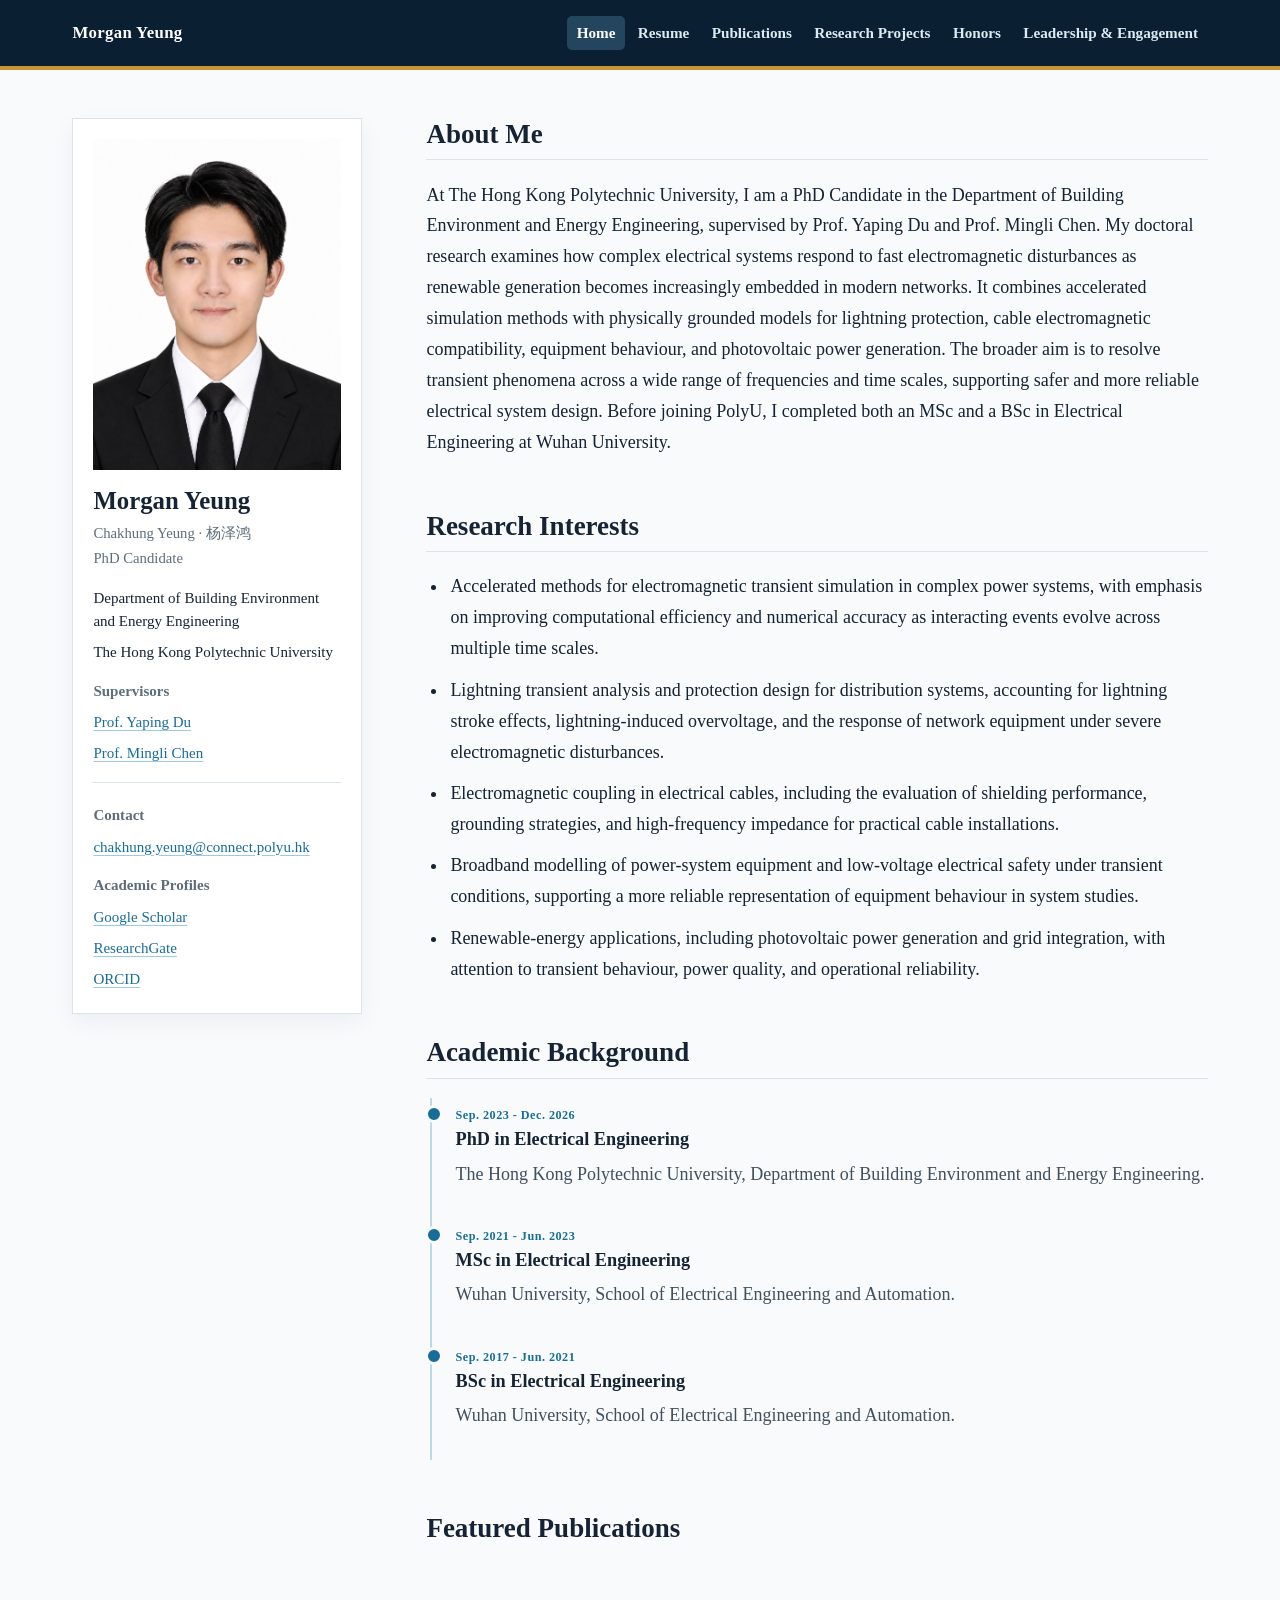
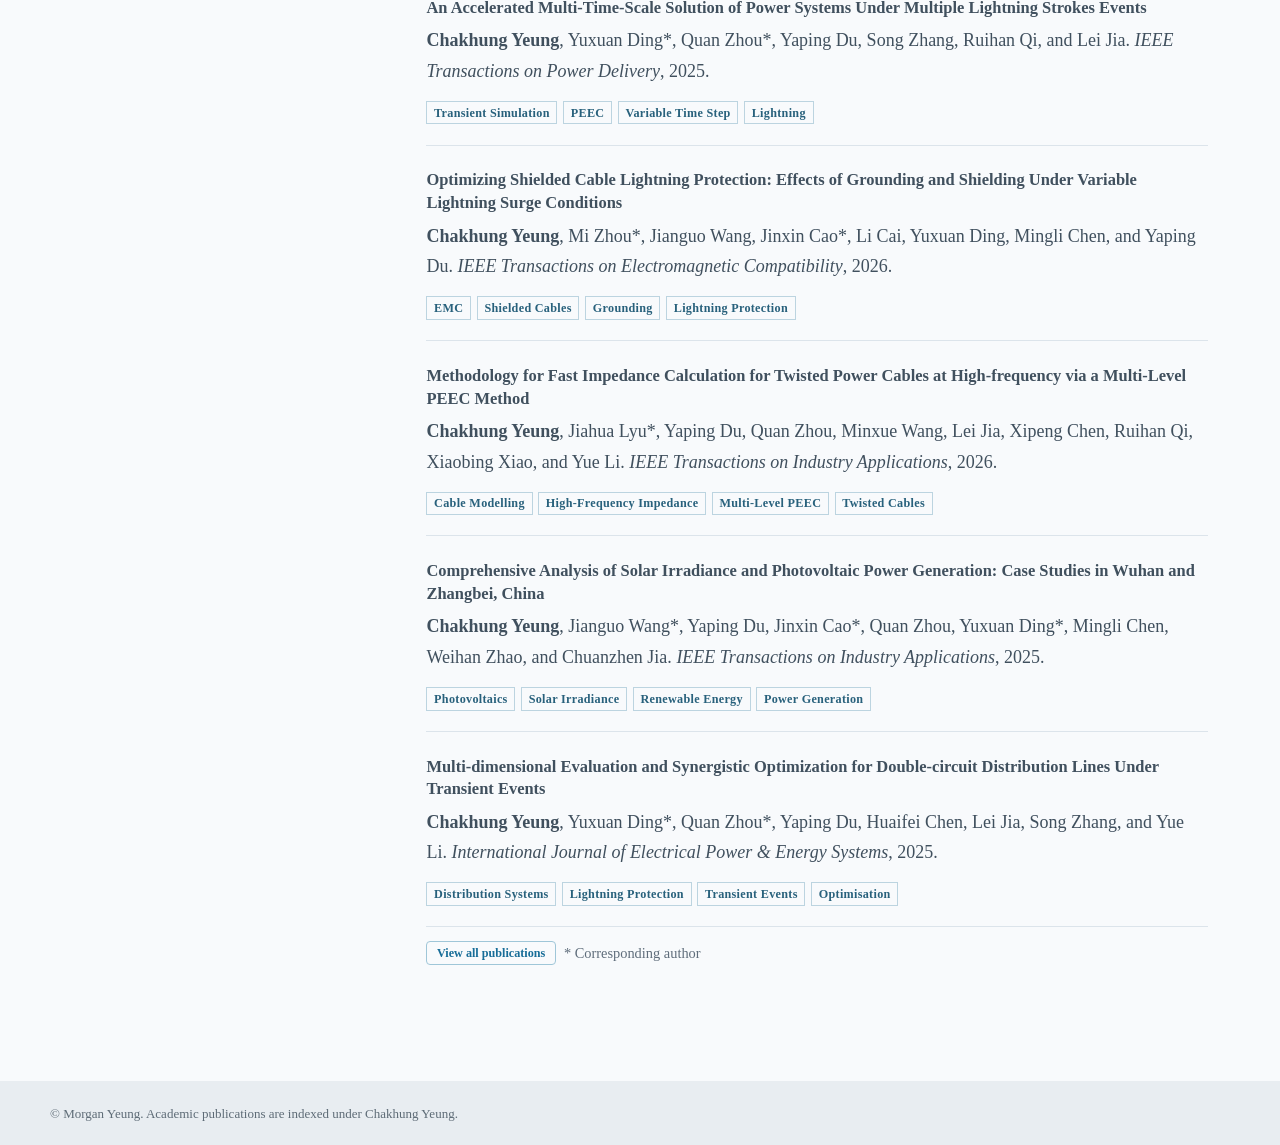
==== index.html @ 5b08907d "Initial academic website" ====
<!doctype html>
<html lang="en">
<head>
  <meta charset="utf-8">
  <meta name="viewport" content="width=device-width,initial-scale=1">
  <meta name="description" content="Academic homepage of Morgan Yeung, PhD Candidate at The Hong Kong Polytechnic University.">
  <title>Morgan Yeung | Academic Homepage</title>
  <link rel="icon" href="assets/favicon.svg">
  <link rel="stylesheet" href="styles.css?v=9">
</head>
<body>
  <header class="site-header">
    <div class="nav-wrap">
      <a class="brand" href="index.html">Morgan Yeung</a>
      <nav class="topnav" aria-label="Primary">
        <a aria-current="page" href="index.html">Home</a>
        <a href="assets/Resume_ChakhungYeung.pdf" download="Resume_ChakhungYeung.pdf">Resume</a>
        <a href="publications.html">Publications</a>
        <a href="projects.html">Research Projects</a>
        <a href="honors.html">Honors</a>
        <a href="leadership.html">Leadership &amp; Engagement</a>
      </nav>
    </div>
  </header>
  <main class="layout">
    <aside class="profile">
      <div class="profile-card">
        <img src="assets/morgan-yeung-profile.png" alt="Portrait of Morgan Yeung">
        <div>
          <h1>Morgan Yeung</h1>
          <p class="identity">Chakhung Yeung · 杨泽鸿<br>PhD Candidate</p>
          <ul class="profile-list">
            <li>Department of Building Environment and Energy Engineering</li>
            <li>The Hong Kong Polytechnic University</li>
            <li class="profile-label">Supervisors</li>
            <li><a href="https://www.polyu.edu.hk/beee/people/academic-staff/professor-du-yaping/">Prof. Yaping Du</a></li>
            <li><a href="https://www.polyu.edu.hk/beee/people/academic-staff/professor-chen-mingli/">Prof. Mingli Chen</a></li>
          </ul>
          <div class="profile-links">
            <p>Contact</p>
            <a href="mailto:chakhung.yeung@connect.polyu.hk">chakhung.yeung@connect.polyu.hk</a>
            <p>Academic Profiles</p>
            <a href="https://scholar.google.com/citations?user=vVsvUDcAAAAJ">Google Scholar</a>
            <a href="https://www.researchgate.net/profile/Chakhung-Yeung-2">ResearchGate</a>
            <a href="https://orcid.org/0000-0001-6638-5343">ORCID</a>
          </div>
        </div>
      </div>
    </aside>
    <article class="content">
      <h2 class="module-title">About Me</h2>
      <p class="home-copy">At The Hong Kong Polytechnic University, I am a PhD Candidate in the Department of Building Environment and Energy Engineering, supervised by Prof. Yaping Du and Prof. Mingli Chen. My doctoral research examines how complex electrical systems respond to fast electromagnetic disturbances as renewable generation becomes increasingly embedded in modern networks. It combines accelerated simulation methods with physically grounded models for lightning protection, cable electromagnetic compatibility, equipment behaviour, and photovoltaic power generation. The broader aim is to resolve transient phenomena across a wide range of frequencies and time scales, supporting safer and more reliable electrical system design. Before joining PolyU, I completed both an MSc and a BSc in Electrical Engineering at Wuhan University.</p>

      <section class="section">
        <h2 class="module-title">Research Interests</h2>
        <ul class="research-list">
          <li>Accelerated methods for electromagnetic transient simulation in complex power systems, with emphasis on improving computational efficiency and numerical accuracy as interacting events evolve across multiple time scales.</li>
          <li>Lightning transient analysis and protection design for distribution systems, accounting for lightning stroke effects, lightning-induced overvoltage, and the response of network equipment under severe electromagnetic disturbances.</li>
          <li>Electromagnetic coupling in electrical cables, including the evaluation of shielding performance, grounding strategies, and high-frequency impedance for practical cable installations.</li>
          <li>Broadband modelling of power-system equipment and low-voltage electrical safety under transient conditions, supporting a more reliable representation of equipment behaviour in system studies.</li>
          <li>Renewable-energy applications, including photovoltaic power generation and grid integration, with attention to transient behaviour, power quality, and operational reliability.</li>
        </ul>
      </section>

      <section class="section">
        <h2 class="module-title">Academic Background</h2>
        <div class="timeline">
          <div class="timeline-item"><span class="date">Sep. 2023 - Dec. 2026</span><h3>PhD in Electrical Engineering</h3><p>The Hong Kong Polytechnic University, Department of Building Environment and Energy Engineering.</p></div>
          <div class="timeline-item"><span class="date">Sep. 2021 - Jun. 2023</span><h3>MSc in Electrical Engineering</h3><p>Wuhan University, School of Electrical Engineering and Automation.</p></div>
          <div class="timeline-item"><span class="date">Sep. 2017 - Jun. 2021</span><h3>BSc in Electrical Engineering</h3><p>Wuhan University, School of Electrical Engineering and Automation.</p></div>
        </div>
      </section>

      <section class="section featured-publications">
        <h2 class="module-title">Featured Publications</h2>
        <div class="pub"><p class="pub-title">An Accelerated Multi-Time-Scale Solution of Power Systems Under Multiple Lightning Strokes Events</p><p><strong>Chakhung Yeung</strong>, Yuxuan Ding*, Quan Zhou*, Yaping Du, Song Zhang, Ruihan Qi, and Lei Jia. <span class="venue">IEEE Transactions on Power Delivery</span>, 2025.</p><span class="tag">Transient Simulation</span><span class="tag">PEEC</span><span class="tag">Variable Time Step</span><span class="tag">Lightning</span></div>
        <div class="pub"><p class="pub-title">Optimizing Shielded Cable Lightning Protection: Effects of Grounding and Shielding Under Variable Lightning Surge Conditions</p><p><strong>Chakhung Yeung</strong>, Mi Zhou*, Jianguo Wang, Jinxin Cao*, Li Cai, Yuxuan Ding, Mingli Chen, and Yaping Du. <span class="venue">IEEE Transactions on Electromagnetic Compatibility</span>, 2026.</p><span class="tag">EMC</span><span class="tag">Shielded Cables</span><span class="tag">Grounding</span><span class="tag">Lightning Protection</span></div>
        <div class="pub"><p class="pub-title">Methodology for Fast Impedance Calculation for Twisted Power Cables at High-frequency via a Multi-Level PEEC Method</p><p><strong>Chakhung Yeung</strong>, Jiahua Lyu*, Yaping Du, Quan Zhou, Minxue Wang, Lei Jia, Xipeng Chen, Ruihan Qi, Xiaobing Xiao, and Yue Li. <span class="venue">IEEE Transactions on Industry Applications</span>, 2026.</p><span class="tag">Cable Modelling</span><span class="tag">High-Frequency Impedance</span><span class="tag">Multi-Level PEEC</span><span class="tag">Twisted Cables</span></div>
        <div class="pub"><p class="pub-title">Comprehensive Analysis of Solar Irradiance and Photovoltaic Power Generation: Case Studies in Wuhan and Zhangbei, China</p><p><strong>Chakhung Yeung</strong>, Jianguo Wang*, Yaping Du, Jinxin Cao*, Quan Zhou, Yuxuan Ding*, Mingli Chen, Weihan Zhao, and Chuanzhen Jia. <span class="venue">IEEE Transactions on Industry Applications</span>, 2025.</p><span class="tag">Photovoltaics</span><span class="tag">Solar Irradiance</span><span class="tag">Renewable Energy</span><span class="tag">Power Generation</span></div>
        <div class="pub"><p class="pub-title">Multi-dimensional Evaluation and Synergistic Optimization for Double-circuit Distribution Lines Under Transient Events</p><p><strong>Chakhung Yeung</strong>, Yuxuan Ding*, Quan Zhou*, Yaping Du, Huaifei Chen, Lei Jia, Song Zhang, and Yue Li. <span class="venue">International Journal of Electrical Power &amp; Energy Systems</span>, 2025.</p><span class="tag">Distribution Systems</span><span class="tag">Lightning Protection</span><span class="tag">Transient Events</span><span class="tag">Optimisation</span></div>
        <p class="button-row"><a class="button" href="publications.html">View all publications</a><span class="author-note">* Corresponding author</span></p>
      </section>
    </article>
  </main>
  <footer class="site-footer"><div>© Morgan Yeung. Academic publications are indexed under Chakhung Yeung.</div></footer>
</body>
</html>
---- styles.css ----
:root{--ink:#152334;--muted:#5f6d7b;--paper:#f8fafc;--line:#dce4eb;--navy:#0b1f33;--blue:#176d98;--pale:#eaf4f8;--gold:#c99335;--max:1180px}*{box-sizing:border-box}html{scroll-behavior:smooth}body{margin:0;background:var(--paper);color:var(--ink);font:16px/1.7 Georgia,"Times New Roman",serif}a{color:var(--blue);text-decoration-color:#9ccce1;text-underline-offset:3px}a:hover{color:#0b4b6d}.site-header{background:var(--navy);color:#fff;border-bottom:4px solid var(--gold)}.nav-wrap{max-width:var(--max);margin:auto;padding:1rem 1.4rem;display:flex;justify-content:space-between;gap:1.5rem;align-items:center}.brand{font-family:Arial,sans-serif;font-weight:700;font-size:1.05rem;color:#fff;text-decoration:none;letter-spacing:.02em}.topnav{display:flex;flex-wrap:wrap;gap:.2rem}.topnav a{font:600 .83rem/1.3 Arial,sans-serif;color:#dceaf2;text-decoration:none;padding:.45rem .6rem;border-radius:5px}.topnav a:hover,.topnav a[aria-current=page]{color:#fff;background:#23465e}.layout{max-width:var(--max);margin:0 auto;padding:3rem 1.4rem 4rem;display:grid;grid-template-columns:290px minmax(0,1fr);gap:4rem}.profile{align-self:start}.profile-card{background:#fff;border:1px solid var(--line);padding:1.25rem;box-shadow:0 8px 22px rgb(21 35 52/.05)}.profile img{width:100%;aspect-ratio:1/1.05;object-fit:cover;display:block;margin-bottom:1.1rem}.profile h1{font-size:1.65rem;line-height:1.15;margin:0 0 .3rem}.identity{color:var(--muted);font-size:.92rem;margin:.2rem 0 1rem}.profile-list{font:14px/1.55 Arial,sans-serif;margin:0;padding:0;list-style:none}.profile-list li{margin:.48rem 0}.profile-list a{word-break:break-word}.content{min-width:0}.eyebrow{font:700 .72rem/1 Arial,sans-serif;letter-spacing:.13em;text-transform:uppercase;color:var(--blue);margin:0 0 .8rem}.lead{font-size:1.22rem;line-height:1.72;margin:0 0 2rem;max-width:780px}.page-title{font-size:2.55rem;line-height:1.15;margin:0 0 .7rem}.section{margin:3.25rem 0}.section h2{font-size:1.55rem;line-height:1.2;margin:0 0 1.2rem;padding-bottom:.55rem;border-bottom:1px solid var(--line)}.section h3{font-size:1.15rem;line-height:1.3;margin:0 0 .4rem}.interest-grid{display:grid;grid-template-columns:repeat(3,minmax(0,1fr));gap:1rem}.interest{background:#fff;border-top:3px solid var(--blue);padding:1.2rem 1.15rem}.interest p,.pub p,.timeline p{margin:.35rem 0;color:#40505e}.timeline{border-left:2px solid #bdd8e6;margin-left:.25rem;padding-left:1.45rem}.timeline-item{position:relative;padding:0 0 1.5rem}.timeline-item:before{content:"";position:absolute;left:-1.93rem;top:.45rem;width:.78rem;height:.78rem;border-radius:50%;background:var(--blue);border:3px solid var(--paper)}.date{font:700 .78rem/1 Arial,sans-serif;color:var(--blue);letter-spacing:.04em;text-transform:uppercase}.pub{padding:1.15rem 0;border-bottom:1px solid var(--line)}.pub:first-of-type{border-top:1px solid var(--line)}.pub-title{font-weight:700;font-size:1.03rem;line-height:1.38;margin:0}.venue{font-style:italic}.tag{display:inline-block;font:700 .68rem/1 Arial,sans-serif;letter-spacing:.05em;text-transform:uppercase;border:1px solid #bcd4e0;color:#28617c;padding:.3rem .42rem;margin:.55rem .35rem 0 0}.button-row{margin-top:.85rem;display:flex;flex-wrap:wrap;gap:.5rem}.button{display:inline-block;border:1px solid #9fc6d8;border-radius:4px;padding:.32rem .6rem;font:700 .73rem/1 Arial,sans-serif;text-decoration:none}.button:hover{background:var(--pale)}.project{background:#fff;border:1px solid var(--line);padding:1.4rem 1.5rem;margin:1rem 0}.project-meta{font:700 .76rem/1.4 Arial,sans-serif;text-transform:uppercase;letter-spacing:.045em;color:var(--blue);margin:.2rem 0 .75rem}.split{display:grid;grid-template-columns:repeat(2,minmax(0,1fr));gap:1rem}.award{padding:1rem 0;border-bottom:1px solid var(--line)}.award strong{display:block}.engagement{display:grid;grid-template-columns:1.15fr .85fr;gap:1.4rem;padding:1.5rem 0;border-bottom:1px solid var(--line)}.engagement img{width:100%;height:215px;object-fit:cover}.engagement figure{margin:0}.engagement figcaption{font:12px/1.45 Arial,sans-serif;color:var(--muted);margin-top:.4rem}.note{background:var(--pale);border-left:4px solid var(--blue);padding:1rem 1.2rem;color:#314653}.site-footer{background:#e8edf1;color:#5d6b76;font:13px/1.5 Arial,sans-serif;padding:1.4rem}.site-footer div{max-width:var(--max);margin:auto}@media(max-width:820px){.layout{grid-template-columns:1fr;gap:2rem;padding-top:2rem}.profile{max-width:none}.profile-card{display:grid;grid-template-columns:120px 1fr;gap:1rem}.profile img{grid-row:span 2;margin:0}.interest-grid,.split{grid-template-columns:1fr}.engagement{grid-template-columns:1fr}.nav-wrap{align-items:flex-start;flex-direction:column;gap:.7rem}}@media(max-width:520px){.layout{padding:1.5rem 1rem 3rem}.nav-wrap{padding:1rem}.topnav{gap:.1rem}.topnav a{padding:.35rem .42rem;font-size:.76rem}.profile-card{grid-template-columns:95px 1fr;padding:1rem}.profile h1{font-size:1.3rem}.page-title{font-size:2.05rem}.lead{font-size:1.08rem}}
body,.brand,.topnav a,.profile-list,.eyebrow,.date,.tag,.button,.project-meta,.engagement figcaption,.site-footer{font-family:"Times New Roman","SimSun","Songti SC",serif}.profile img{aspect-ratio:auto;height:auto;object-fit:contain;object-position:top center;background:#edf2f5}.profile-label{font-weight:700;color:var(--muted);margin-top:1rem!important}.profile-links{border-top:1px solid var(--line);margin-top:1rem;padding-top:.8rem;display:grid;gap:.35rem;font-size:.9rem}.profile-links p{font-weight:700;color:var(--muted);margin:.45rem 0 .05rem}.profile-links a{display:block}
.research-list{margin:.8rem 0 0;padding-left:1.35rem}.research-list li{margin:.65rem 0;padding-left:.15rem}
body{font-size:18px}.profile h1{font-size:1.55rem}.page-title{font-size:1.5rem}.section h2{font-size:1.5rem}.section h3{font-size:1.14rem}.lead{font-size:1rem;line-height:1.72}.topnav a{font-size:.95rem}.profile-list,.profile-links{font-size:.94rem}.eyebrow{font-size:.78rem}.date,.tag,.button,.project-meta{font-size:.76rem}
*,*::before,*::after{font-family:"Times New Roman","SimSun",serif!important}
.page-title,.section h2{font-size:1.5rem}

/* Home-page section headings deliberately share one typographic scale. */
.module-title{
  font-size:1.5rem !important;
  line-height:1.2 !important;
  font-weight:700 !important;
  margin:0 0 1.2rem !important;
  padding-bottom:.55rem !important;
  border-bottom:1px solid var(--line) !important;
}

.tag{
  text-transform:none !important;
  letter-spacing:.025em !important;
}

.author-note{margin:1rem 0 0;color:var(--muted);font-size:.9rem}

/* Keep the Home introduction and research list typographically identical. */
.home-copy,.research-list,.research-list li{
  font-family:"Times New Roman","SimSun",serif !important;
  font-size:18px !important;
  font-weight:400 !important;
  font-style:normal !important;
  line-height:1.72 !important;
}

h2.module-title{
  font-family:"Times New Roman","SimSun",serif !important;
  font-size:27px !important;
}

.date{text-transform:none !important}
.featured-publications .module-title{border-bottom:0 !important}
.featured-publications .pub:first-of-type{border-top:0 !important}
.button-row .author-note{margin:0;align-self:center}

.latest-update{margin:.45rem 0 2.35rem;color:var(--muted);font-size:.95rem}
.publication-category{margin:2.4rem 0 .2rem;font-size:1.18rem!important;line-height:1.3!important;color:var(--ink)}
.publication-category:first-of-type{margin-top:.35rem}
.author-list{font-size:.98rem;line-height:1.65}
.author-self{font-weight:700;text-decoration:underline;text-decoration-thickness:1px;text-underline-offset:2px}
.engagement-logo{object-fit:contain!important;background:#fff}
.engagement.single-column{grid-template-columns:1fr}
.journal-topics{display:grid;gap:1.75rem;margin-top:1rem}
.journal-topic{padding:1.25rem 1.2rem .15rem;border:1px solid var(--line);border-left:4px solid var(--link);background:rgba(255,255,255,.32)}
.journal-topic .publication-category{margin:0 0 .4rem;padding:0 0 .75rem;border-bottom:1px solid var(--line);font-size:1.18rem!important;line-height:1.35!important}
.topic-index{display:inline-block;margin-right:.45rem;color:var(--link);font-size:.9em}
.conference-list{margin-top:1rem}
.publications-page .pub{padding:.85rem 0 1.2rem;border:0}
.publications-page .pub:first-of-type{border-top:0}
.journal-topic{border:0;border-left:3px solid var(--link);background:#f1f6f9;padding:1.1rem 1.2rem .15rem}
.journal-topic .publication-category{padding-bottom:.2rem;border-bottom:0}
.conference-list{display:grid;gap:.15rem}
.award-index{display:inline-block;min-width:2.3rem;color:var(--blue)}
.thesis-list{display:grid;gap:.85rem;margin:.2rem 0 0;padding-left:1.4rem}
.thesis-list li{padding-left:.15rem}
.thesis-list .thesis{padding:1.05rem 1.2rem;background:#f1f6f9;border-left:3px solid var(--link)}
.thesis-list p{margin:0;line-height:1.55}
.thesis-title{font-size:1.03rem}
.thesis-year{display:inline-block;margin-right:.45rem;padding:.12rem .38rem;background:var(--blue);color:#fff;font-size:.82rem;font-weight:700;line-height:1.15}
.corresponding-mark{color:var(--blue);font-size:.82em;font-weight:700;margin-left:.08rem}
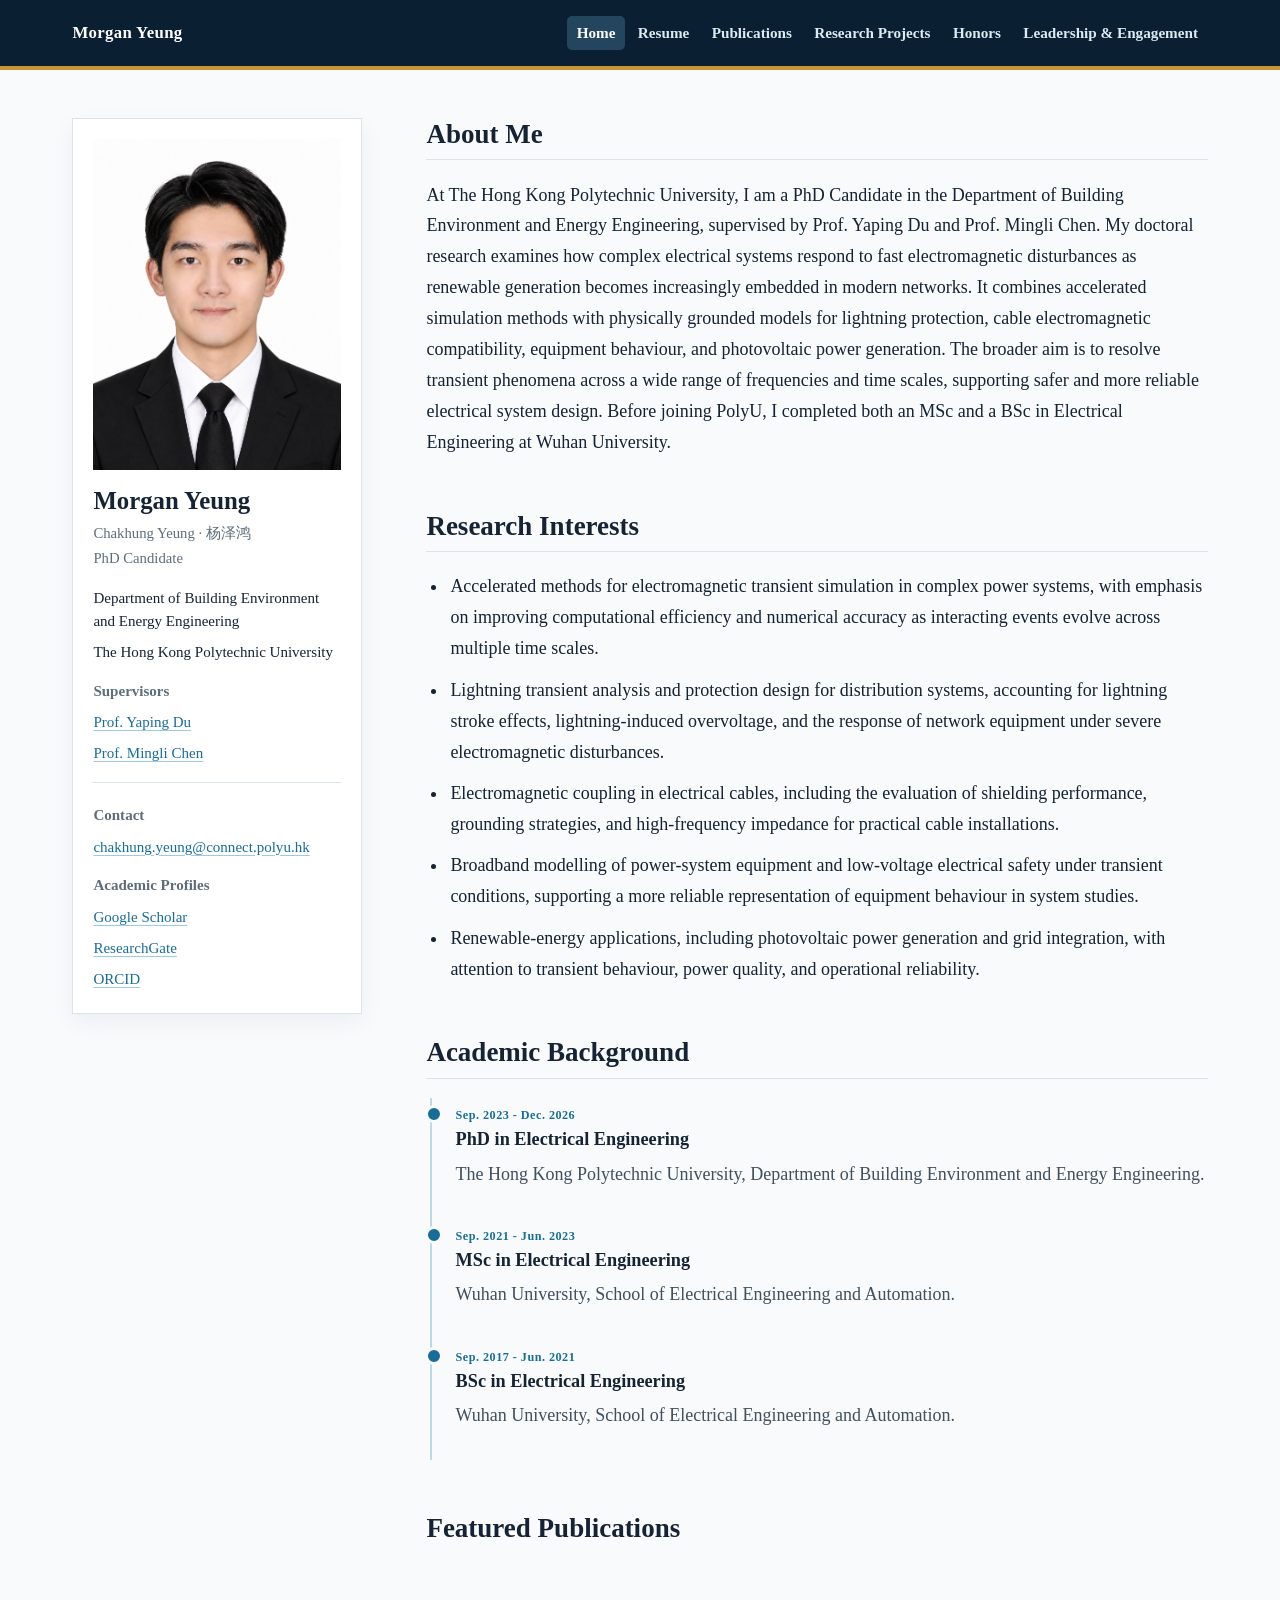
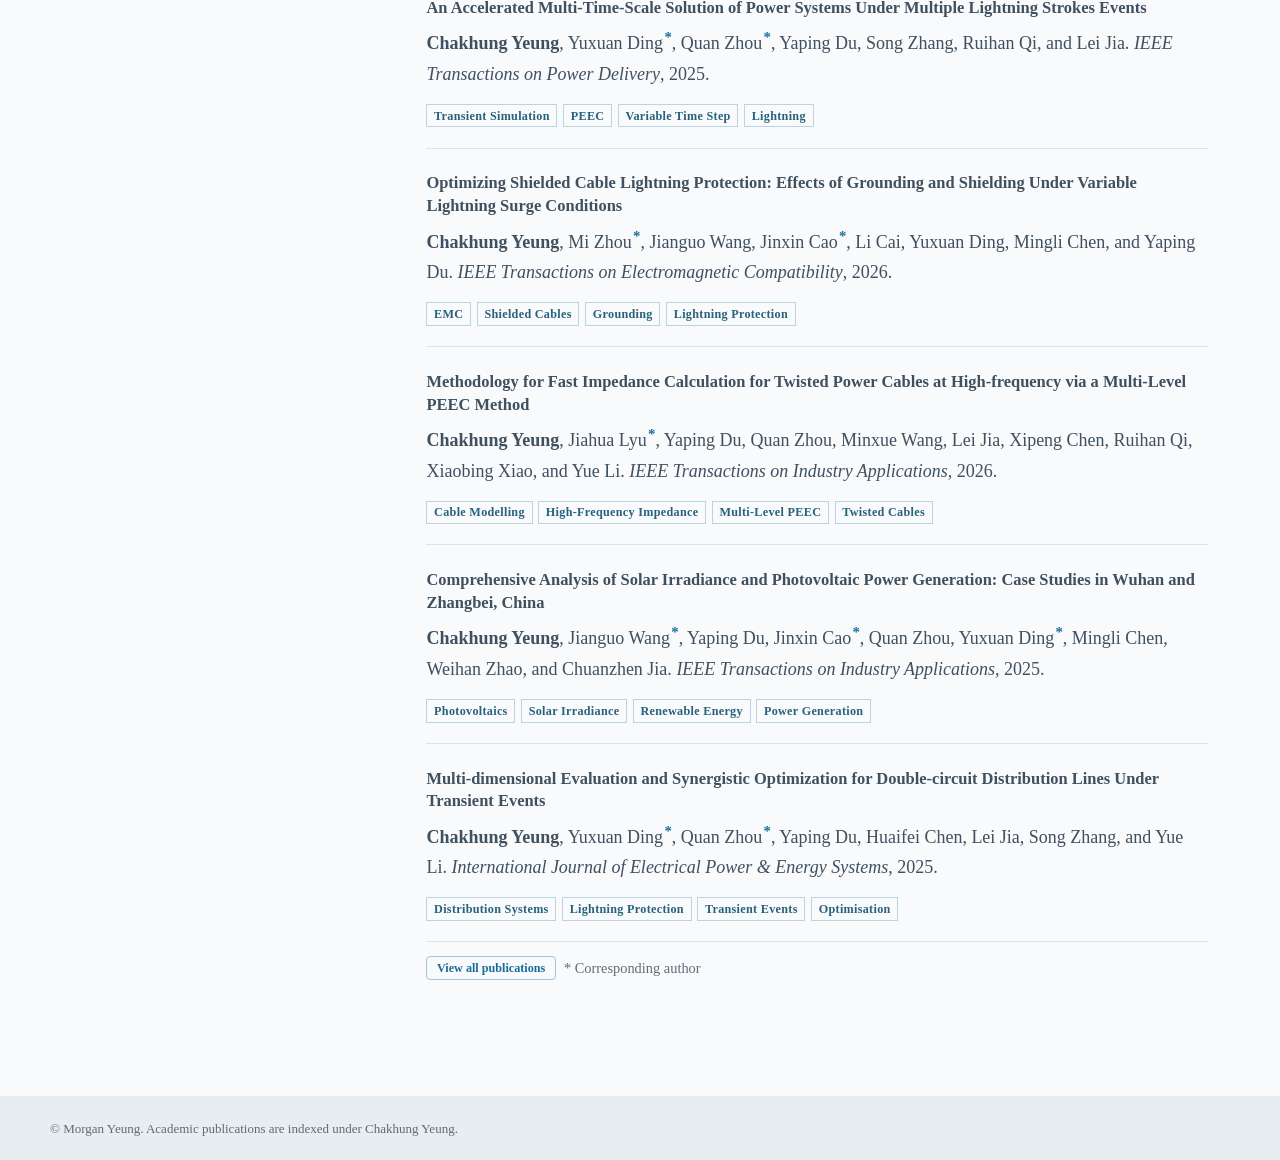
==== commit d43fa0e8: "Add verified publication links and site metadata" ====
--- a/index.html
+++ b/index.html
@@ -4,9 +4,27 @@
   <meta charset="utf-8">
   <meta name="viewport" content="width=device-width,initial-scale=1">
   <meta name="description" content="Academic homepage of Morgan Yeung, PhD Candidate at The Hong Kong Polytechnic University.">
-  <title>Morgan Yeung | Academic Homepage</title>
+  <title>Morgan Yeung</title>
+  <link rel="canonical" href="https://morgansimon.github.io/">
+  <meta property="og:type" content="website">
+  <meta property="og:title" content="Morgan Yeung">
+  <meta property="og:description" content="Academic website of Morgan Yeung, PhD Candidate at The Hong Kong Polytechnic University.">
+  <meta property="og:url" content="https://morgansimon.github.io/">
   <link rel="icon" href="assets/favicon.svg">
-  <link rel="stylesheet" href="styles.css?v=9">
+  <link rel="stylesheet" href="styles.css?v=20">
+  <script type="application/ld+json">
+  {
+    "@context": "https://schema.org",
+    "@type": "Person",
+    "name": "Morgan Yeung",
+    "alternateName": ["Chakhung Yeung", "杨泽鸿"],
+    "url": "https://morgansimon.github.io/",
+    "jobTitle": "PhD Candidate",
+    "affiliation": {"@type": "Organization", "name": "The Hong Kong Polytechnic University"},
+    "email": "mailto:chakhung.yeung@connect.polyu.hk",
+    "sameAs": ["https://scholar.google.com/citations?user=vVsvUDcAAAAJ", "https://www.researchgate.net/profile/Chakhung-Yeung-2", "https://orcid.org/0000-0001-6638-5343"]
+  }
+  </script>
 </head>
 <body>
   <header class="site-header">
@@ -73,11 +91,11 @@
 
       <section class="section featured-publications">
         <h2 class="module-title">Featured Publications</h2>
-        <div class="pub"><p class="pub-title">An Accelerated Multi-Time-Scale Solution of Power Systems Under Multiple Lightning Strokes Events</p><p><strong>Chakhung Yeung</strong>, Yuxuan Ding*, Quan Zhou*, Yaping Du, Song Zhang, Ruihan Qi, and Lei Jia. <span class="venue">IEEE Transactions on Power Delivery</span>, 2025.</p><span class="tag">Transient Simulation</span><span class="tag">PEEC</span><span class="tag">Variable Time Step</span><span class="tag">Lightning</span></div>
-        <div class="pub"><p class="pub-title">Optimizing Shielded Cable Lightning Protection: Effects of Grounding and Shielding Under Variable Lightning Surge Conditions</p><p><strong>Chakhung Yeung</strong>, Mi Zhou*, Jianguo Wang, Jinxin Cao*, Li Cai, Yuxuan Ding, Mingli Chen, and Yaping Du. <span class="venue">IEEE Transactions on Electromagnetic Compatibility</span>, 2026.</p><span class="tag">EMC</span><span class="tag">Shielded Cables</span><span class="tag">Grounding</span><span class="tag">Lightning Protection</span></div>
-        <div class="pub"><p class="pub-title">Methodology for Fast Impedance Calculation for Twisted Power Cables at High-frequency via a Multi-Level PEEC Method</p><p><strong>Chakhung Yeung</strong>, Jiahua Lyu*, Yaping Du, Quan Zhou, Minxue Wang, Lei Jia, Xipeng Chen, Ruihan Qi, Xiaobing Xiao, and Yue Li. <span class="venue">IEEE Transactions on Industry Applications</span>, 2026.</p><span class="tag">Cable Modelling</span><span class="tag">High-Frequency Impedance</span><span class="tag">Multi-Level PEEC</span><span class="tag">Twisted Cables</span></div>
-        <div class="pub"><p class="pub-title">Comprehensive Analysis of Solar Irradiance and Photovoltaic Power Generation: Case Studies in Wuhan and Zhangbei, China</p><p><strong>Chakhung Yeung</strong>, Jianguo Wang*, Yaping Du, Jinxin Cao*, Quan Zhou, Yuxuan Ding*, Mingli Chen, Weihan Zhao, and Chuanzhen Jia. <span class="venue">IEEE Transactions on Industry Applications</span>, 2025.</p><span class="tag">Photovoltaics</span><span class="tag">Solar Irradiance</span><span class="tag">Renewable Energy</span><span class="tag">Power Generation</span></div>
-        <div class="pub"><p class="pub-title">Multi-dimensional Evaluation and Synergistic Optimization for Double-circuit Distribution Lines Under Transient Events</p><p><strong>Chakhung Yeung</strong>, Yuxuan Ding*, Quan Zhou*, Yaping Du, Huaifei Chen, Lei Jia, Song Zhang, and Yue Li. <span class="venue">International Journal of Electrical Power &amp; Energy Systems</span>, 2025.</p><span class="tag">Distribution Systems</span><span class="tag">Lightning Protection</span><span class="tag">Transient Events</span><span class="tag">Optimisation</span></div>
+        <div class="pub"><p class="pub-title">An Accelerated Multi-Time-Scale Solution of Power Systems Under Multiple Lightning Strokes Events</p><p><strong>Chakhung Yeung</strong>, Yuxuan Ding<sup class="corresponding-mark">*</sup>, Quan Zhou<sup class="corresponding-mark">*</sup>, Yaping Du, Song Zhang, Ruihan Qi, and Lei Jia. <span class="venue">IEEE Transactions on Power Delivery</span>, 2025.</p><span class="tag">Transient Simulation</span><span class="tag">PEEC</span><span class="tag">Variable Time Step</span><span class="tag">Lightning</span></div>
+        <div class="pub"><p class="pub-title">Optimizing Shielded Cable Lightning Protection: Effects of Grounding and Shielding Under Variable Lightning Surge Conditions</p><p><strong>Chakhung Yeung</strong>, Mi Zhou<sup class="corresponding-mark">*</sup>, Jianguo Wang, Jinxin Cao<sup class="corresponding-mark">*</sup>, Li Cai, Yuxuan Ding, Mingli Chen, and Yaping Du. <span class="venue">IEEE Transactions on Electromagnetic Compatibility</span>, 2026.</p><span class="tag">EMC</span><span class="tag">Shielded Cables</span><span class="tag">Grounding</span><span class="tag">Lightning Protection</span></div>
+        <div class="pub"><p class="pub-title">Methodology for Fast Impedance Calculation for Twisted Power Cables at High-frequency via a Multi-Level PEEC Method</p><p><strong>Chakhung Yeung</strong>, Jiahua Lyu<sup class="corresponding-mark">*</sup>, Yaping Du, Quan Zhou, Minxue Wang, Lei Jia, Xipeng Chen, Ruihan Qi, Xiaobing Xiao, and Yue Li. <span class="venue">IEEE Transactions on Industry Applications</span>, 2026.</p><span class="tag">Cable Modelling</span><span class="tag">High-Frequency Impedance</span><span class="tag">Multi-Level PEEC</span><span class="tag">Twisted Cables</span></div>
+        <div class="pub"><p class="pub-title">Comprehensive Analysis of Solar Irradiance and Photovoltaic Power Generation: Case Studies in Wuhan and Zhangbei, China</p><p><strong>Chakhung Yeung</strong>, Jianguo Wang<sup class="corresponding-mark">*</sup>, Yaping Du, Jinxin Cao<sup class="corresponding-mark">*</sup>, Quan Zhou, Yuxuan Ding<sup class="corresponding-mark">*</sup>, Mingli Chen, Weihan Zhao, and Chuanzhen Jia. <span class="venue">IEEE Transactions on Industry Applications</span>, 2025.</p><span class="tag">Photovoltaics</span><span class="tag">Solar Irradiance</span><span class="tag">Renewable Energy</span><span class="tag">Power Generation</span></div>
+        <div class="pub"><p class="pub-title">Multi-dimensional Evaluation and Synergistic Optimization for Double-circuit Distribution Lines Under Transient Events</p><p><strong>Chakhung Yeung</strong>, Yuxuan Ding<sup class="corresponding-mark">*</sup>, Quan Zhou<sup class="corresponding-mark">*</sup>, Yaping Du, Huaifei Chen, Lei Jia, Song Zhang, and Yue Li. <span class="venue">International Journal of Electrical Power &amp; Energy Systems</span>, 2025.</p><span class="tag">Distribution Systems</span><span class="tag">Lightning Protection</span><span class="tag">Transient Events</span><span class="tag">Optimisation</span></div>
         <p class="button-row"><a class="button" href="publications.html">View all publications</a><span class="author-note">* Corresponding author</span></p>
       </section>
     </article>
--- a/styles.css
+++ b/styles.css
@@ -66,3 +66,6 @@
 .thesis-title{font-size:1.03rem}
 .thesis-year{display:inline-block;margin-right:.45rem;padding:.12rem .38rem;background:var(--blue);color:#fff;font-size:.82rem;font-weight:700;line-height:1.15}
 .corresponding-mark{color:var(--blue);font-size:.82em;font-weight:700;margin-left:.08rem}
+:root{--link:var(--blue)}
+a:focus-visible{outline:3px solid var(--gold);outline-offset:3px}
+.publication-actions{display:flex;align-items:center;flex-wrap:wrap;gap:.45rem;margin:.55rem 0 0;font-size:.84rem;line-height:1.4}.publication-status{display:inline-block;padding:.16rem .42rem;background:var(--pale);border:1px solid #bcd4e0;color:#28617c;font-weight:700}.publication-actions a{font-weight:700}
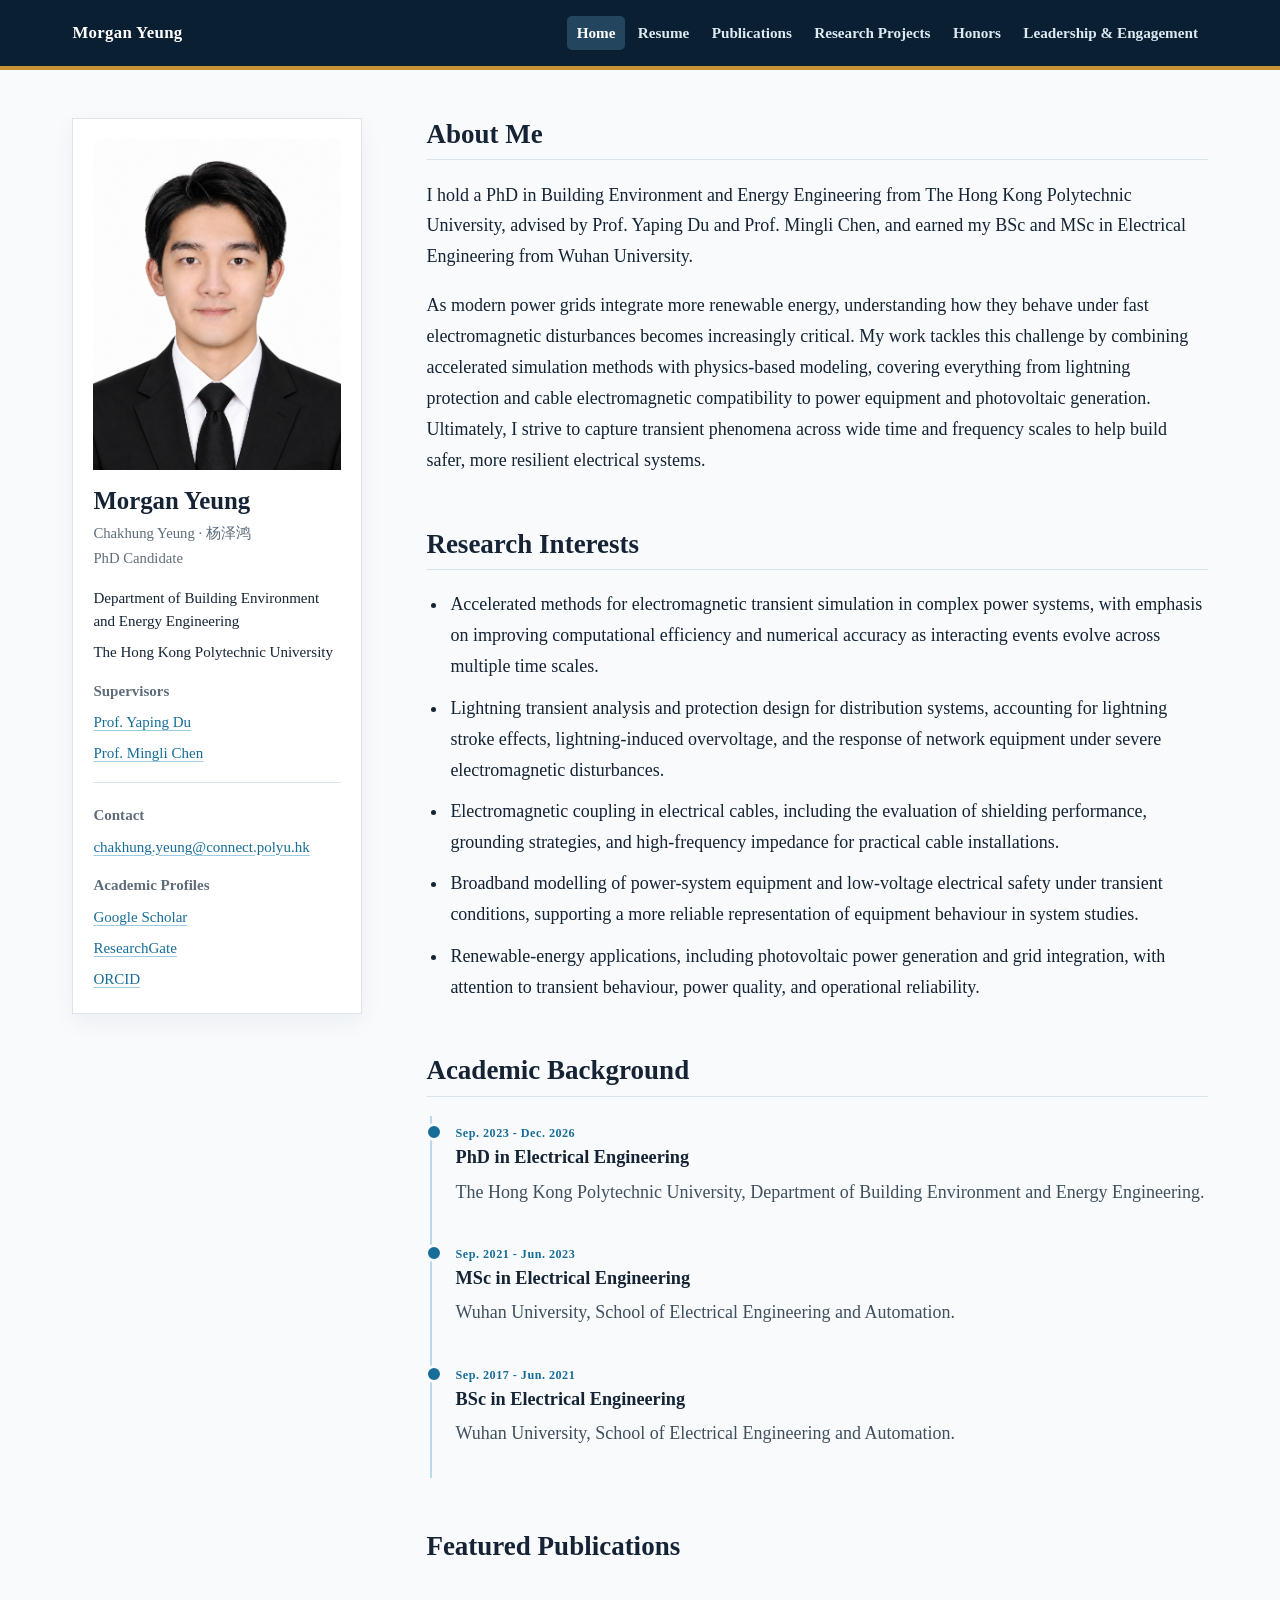
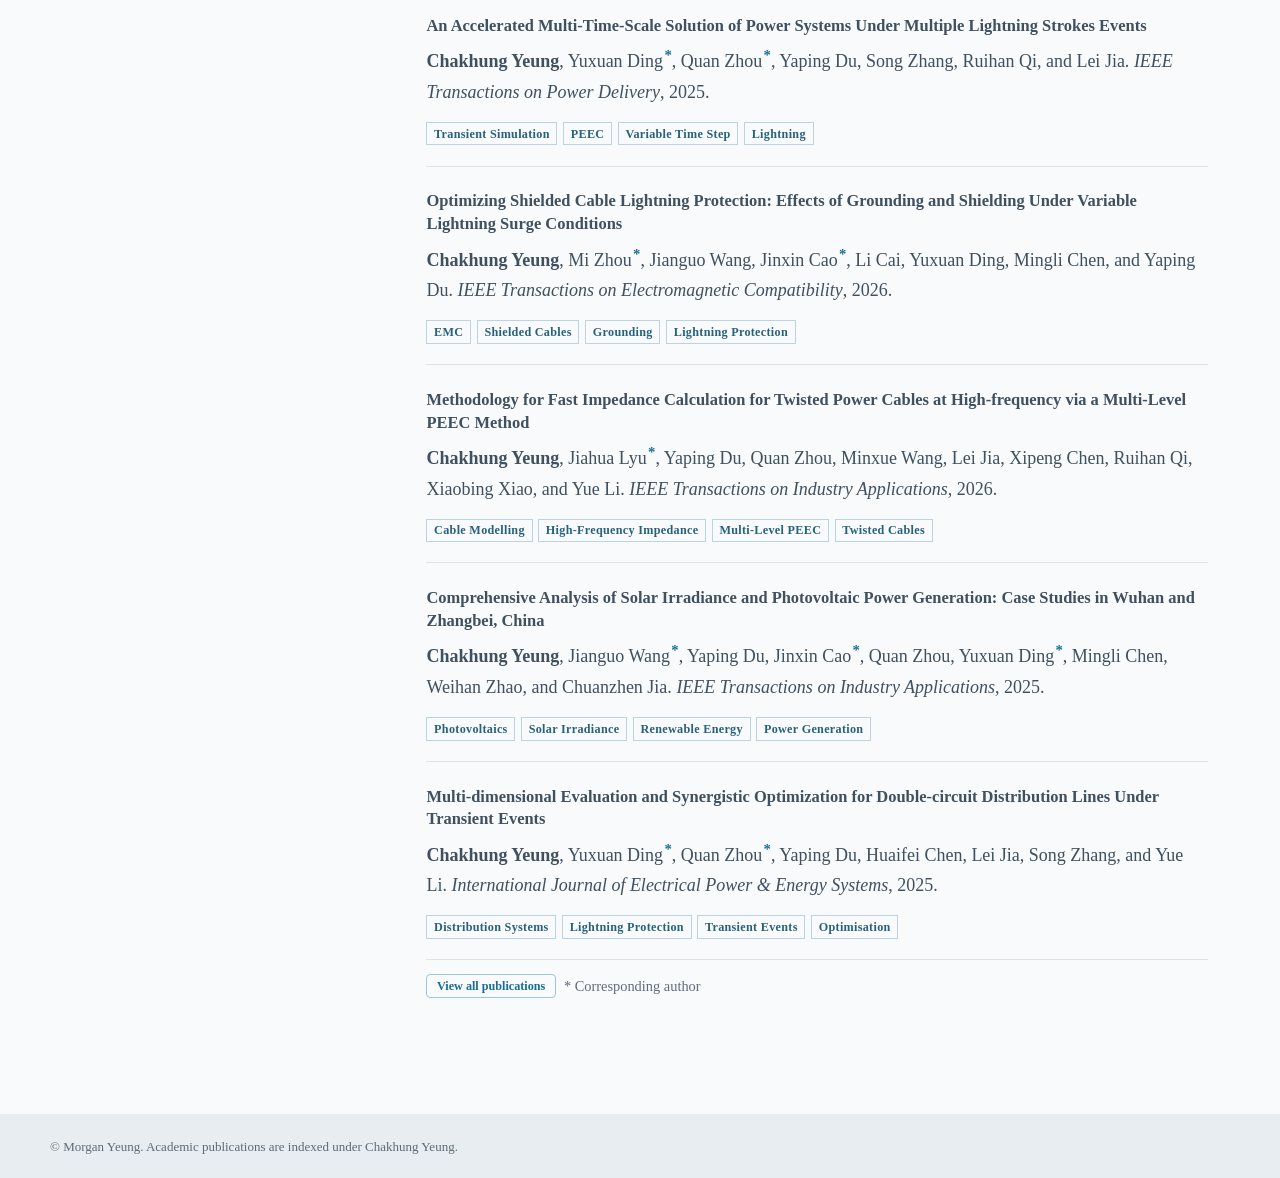
==== commit c6ba35b1: "Update About Me introduction" ====
--- a/index.html
+++ b/index.html
@@ -32,7 +32,7 @@
       <a class="brand" href="index.html">Morgan Yeung</a>
       <nav class="topnav" aria-label="Primary">
         <a aria-current="page" href="index.html">Home</a>
-        <a href="assets/Resume_ChakhungYeung.pdf" download="Resume_ChakhungYeung.pdf">Resume</a>
+        <a href="assets/Resume_ChakhungYeung_20260928updated.pdf" download="Resume_ChakhungYeung_20260928updated.pdf">Resume</a>
         <a href="publications.html">Publications</a>
         <a href="projects.html">Research Projects</a>
         <a href="honors.html">Honors</a>
@@ -67,7 +67,8 @@
     </aside>
     <article class="content">
       <h2 class="module-title">About Me</h2>
-      <p class="home-copy">At The Hong Kong Polytechnic University, I am a PhD Candidate in the Department of Building Environment and Energy Engineering, supervised by Prof. Yaping Du and Prof. Mingli Chen. My doctoral research examines how complex electrical systems respond to fast electromagnetic disturbances as renewable generation becomes increasingly embedded in modern networks. It combines accelerated simulation methods with physically grounded models for lightning protection, cable electromagnetic compatibility, equipment behaviour, and photovoltaic power generation. The broader aim is to resolve transient phenomena across a wide range of frequencies and time scales, supporting safer and more reliable electrical system design. Before joining PolyU, I completed both an MSc and a BSc in Electrical Engineering at Wuhan University.</p>
+      <p class="home-copy">I hold a PhD in Building Environment and Energy Engineering from The Hong Kong Polytechnic University, advised by Prof. Yaping Du and Prof. Mingli Chen, and earned my BSc and MSc in Electrical Engineering from Wuhan University.</p>
+      <p class="home-copy">As modern power grids integrate more renewable energy, understanding how they behave under fast electromagnetic disturbances becomes increasingly critical. My work tackles this challenge by combining accelerated simulation methods with physics-based modeling, covering everything from lightning protection and cable electromagnetic compatibility to power equipment and photovoltaic generation. Ultimately, I strive to capture transient phenomena across wide time and frequency scales to help build safer, more resilient electrical systems.</p>
 
       <section class="section">
         <h2 class="module-title">Research Interests</h2>
--- a/styles.css
+++ b/styles.css
@@ -66,6 +66,9 @@
 .thesis-title{font-size:1.03rem}
 .thesis-year{display:inline-block;margin-right:.45rem;padding:.12rem .38rem;background:var(--blue);color:#fff;font-size:.82rem;font-weight:700;line-height:1.15}
 .corresponding-mark{color:var(--blue);font-size:.82em;font-weight:700;margin-left:.08rem}
+.presenting-mark{color:var(--blue);font-size:.82em;font-weight:700;margin-left:.08rem}
 :root{--link:var(--blue)}
 a:focus-visible{outline:3px solid var(--gold);outline-offset:3px}
 .publication-actions{display:flex;align-items:center;flex-wrap:wrap;gap:.45rem;margin:.55rem 0 0;font-size:.84rem;line-height:1.4}.publication-status{display:inline-block;padding:.16rem .42rem;background:var(--pale);border:1px solid #bcd4e0;color:#28617c;font-weight:700}.publication-actions a{font-weight:700}
+.conference-meta{font-size:.98rem;line-height:1.65}
+.publication-detail{color:var(--muted)}.section-heading-with-note{display:flex;align-items:baseline;flex-wrap:wrap;gap:.45rem}.section h2 .section-note{font-size:.76rem!important;font-weight:400!important;color:var(--muted);white-space:nowrap}
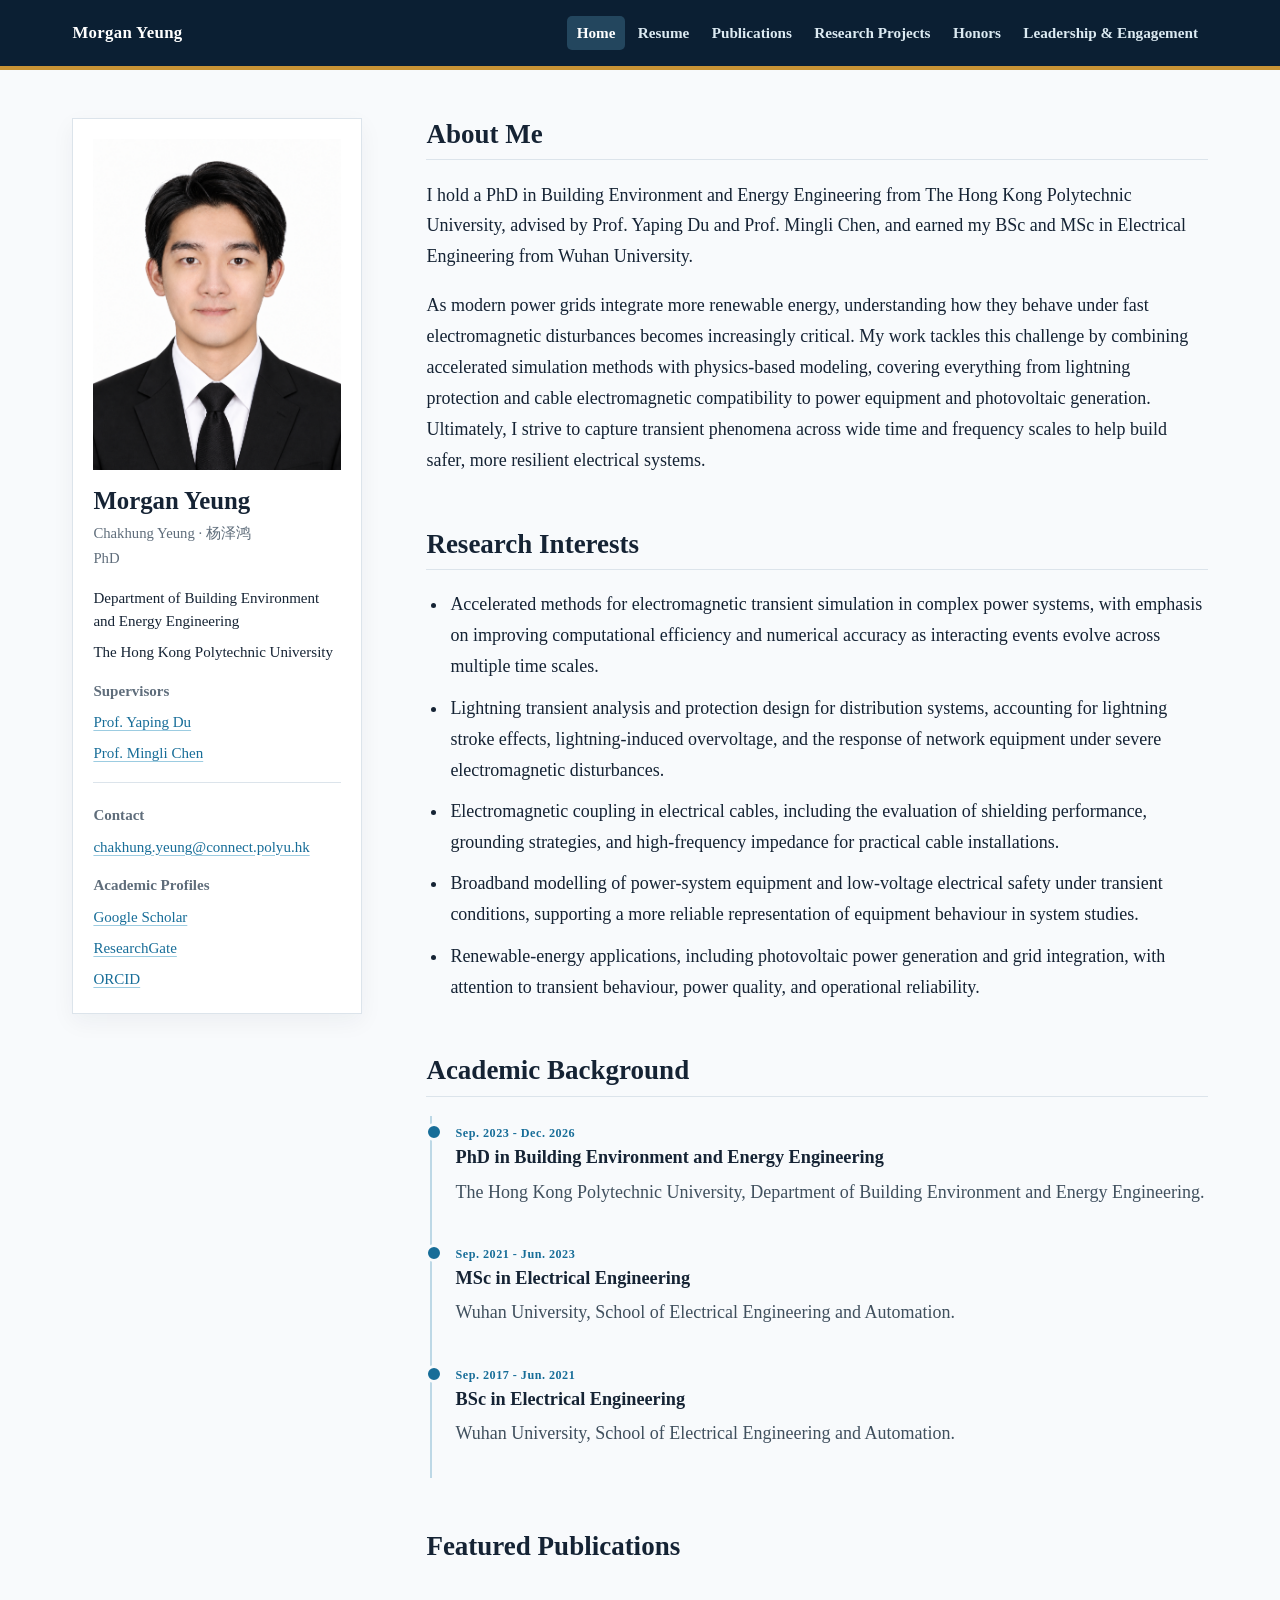
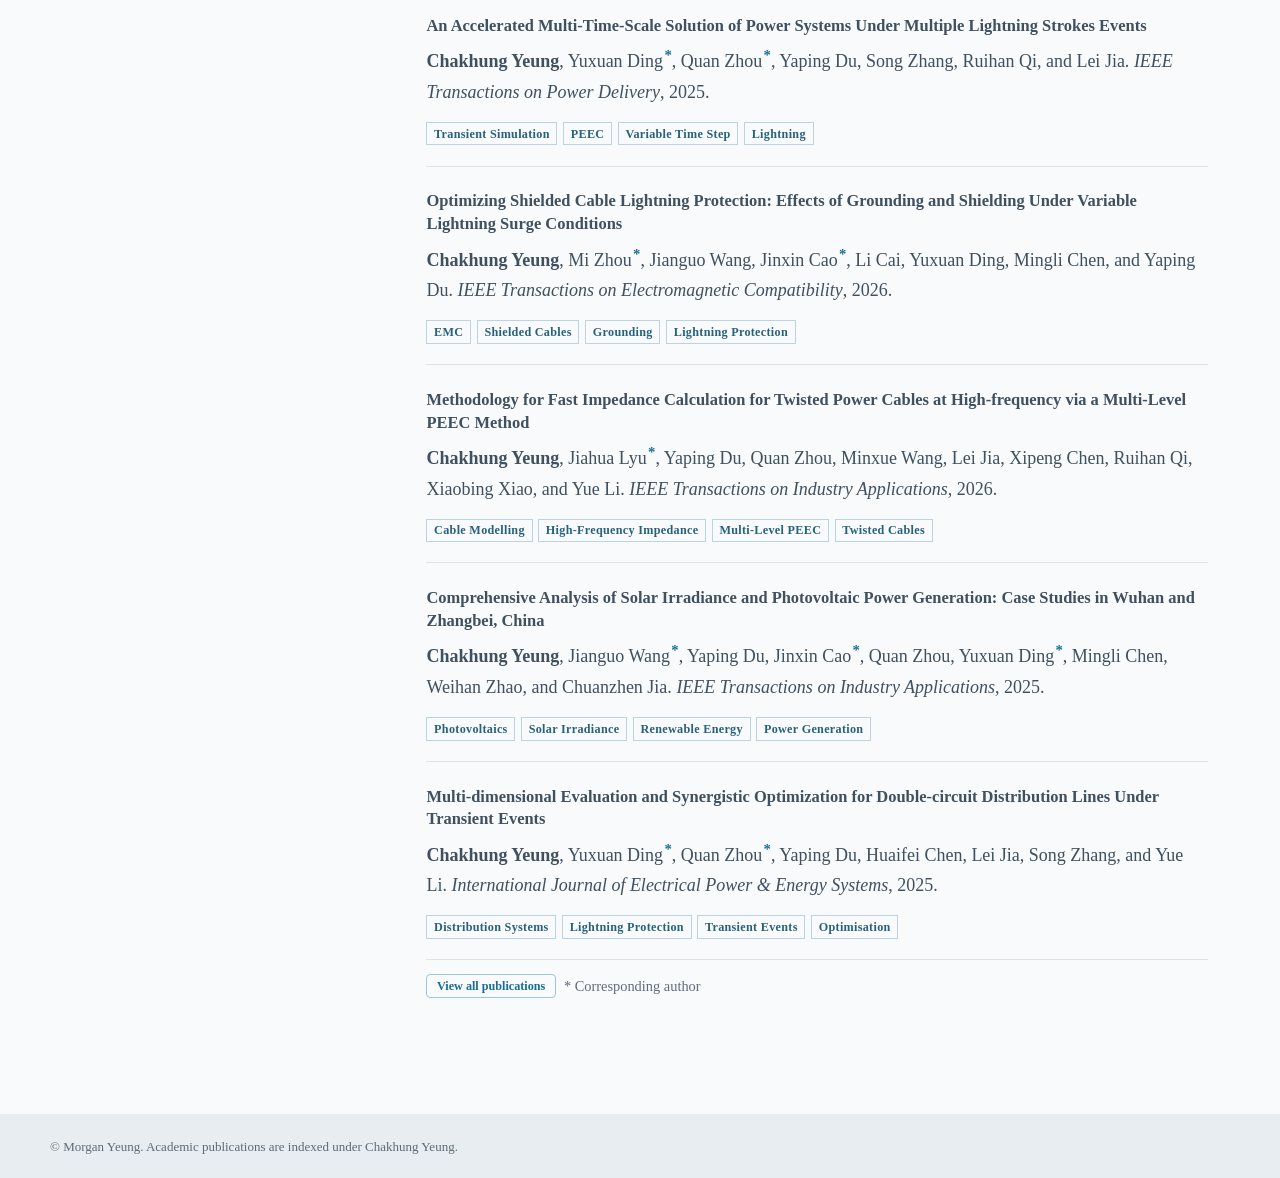
==== commit 33c6d57f: "Update academic degree status" ====
--- a/index.html
+++ b/index.html
@@ -1,16 +1,16 @@
-<!doctype html>
-<html lang="en">
-<head>
-  <meta charset="utf-8">
-  <meta name="viewport" content="width=device-width,initial-scale=1">
-  <meta name="description" content="Academic homepage of Morgan Yeung, PhD Candidate at The Hong Kong Polytechnic University.">
+<!doctype html>
+<html lang="en">
+<head>
+  <meta charset="utf-8">
+  <meta name="viewport" content="width=device-width,initial-scale=1">
+  <meta name="description" content="Academic homepage of Morgan Yeung, PhD at The Hong Kong Polytechnic University.">
   <title>Morgan Yeung</title>
   <link rel="canonical" href="https://morgansimon.github.io/">
   <meta property="og:type" content="website">
   <meta property="og:title" content="Morgan Yeung">
-  <meta property="og:description" content="Academic website of Morgan Yeung, PhD Candidate at The Hong Kong Polytechnic University.">
+  <meta property="og:description" content="Academic website of Morgan Yeung, PhD at The Hong Kong Polytechnic University.">
   <meta property="og:url" content="https://morgansimon.github.io/">
-  <link rel="icon" href="assets/favicon.svg">
+  <link rel="icon" href="assets/favicon.svg">
   <link rel="stylesheet" href="styles.css?v=20">
   <script type="application/ld+json">
   {
@@ -19,88 +19,89 @@
     "name": "Morgan Yeung",
     "alternateName": ["Chakhung Yeung", "杨泽鸿"],
     "url": "https://morgansimon.github.io/",
-    "jobTitle": "PhD Candidate",
+    "jobTitle": "PhD",
     "affiliation": {"@type": "Organization", "name": "The Hong Kong Polytechnic University"},
     "email": "mailto:chakhung.yeung@connect.polyu.hk",
     "sameAs": ["https://scholar.google.com/citations?user=vVsvUDcAAAAJ", "https://www.researchgate.net/profile/Chakhung-Yeung-2", "https://orcid.org/0000-0001-6638-5343"]
   }
   </script>
-</head>
-<body>
-  <header class="site-header">
-    <div class="nav-wrap">
-      <a class="brand" href="index.html">Morgan Yeung</a>
-      <nav class="topnav" aria-label="Primary">
-        <a aria-current="page" href="index.html">Home</a>
+</head>
+<body>
+  <header class="site-header">
+    <div class="nav-wrap">
+      <a class="brand" href="index.html">Morgan Yeung</a>
+      <nav class="topnav" aria-label="Primary">
+        <a aria-current="page" href="index.html">Home</a>
         <a href="assets/Resume_ChakhungYeung_20260928updated.pdf" download="Resume_ChakhungYeung_20260928updated.pdf">Resume</a>
-        <a href="publications.html">Publications</a>
-        <a href="projects.html">Research Projects</a>
-        <a href="honors.html">Honors</a>
-        <a href="leadership.html">Leadership &amp; Engagement</a>
-      </nav>
-    </div>
-  </header>
-  <main class="layout">
-    <aside class="profile">
-      <div class="profile-card">
-        <img src="assets/morgan-yeung-profile.png" alt="Portrait of Morgan Yeung">
-        <div>
-          <h1>Morgan Yeung</h1>
-          <p class="identity">Chakhung Yeung · 杨泽鸿<br>PhD Candidate</p>
-          <ul class="profile-list">
-            <li>Department of Building Environment and Energy Engineering</li>
-            <li>The Hong Kong Polytechnic University</li>
-            <li class="profile-label">Supervisors</li>
-            <li><a href="https://www.polyu.edu.hk/beee/people/academic-staff/professor-du-yaping/">Prof. Yaping Du</a></li>
-            <li><a href="https://www.polyu.edu.hk/beee/people/academic-staff/professor-chen-mingli/">Prof. Mingli Chen</a></li>
-          </ul>
-          <div class="profile-links">
-            <p>Contact</p>
-            <a href="mailto:chakhung.yeung@connect.polyu.hk">chakhung.yeung@connect.polyu.hk</a>
-            <p>Academic Profiles</p>
-            <a href="https://scholar.google.com/citations?user=vVsvUDcAAAAJ">Google Scholar</a>
-            <a href="https://www.researchgate.net/profile/Chakhung-Yeung-2">ResearchGate</a>
-            <a href="https://orcid.org/0000-0001-6638-5343">ORCID</a>
-          </div>
-        </div>
-      </div>
-    </aside>
-    <article class="content">
-      <h2 class="module-title">About Me</h2>
-      <p class="home-copy">I hold a PhD in Building Environment and Energy Engineering from The Hong Kong Polytechnic University, advised by Prof. Yaping Du and Prof. Mingli Chen, and earned my BSc and MSc in Electrical Engineering from Wuhan University.</p>
-      <p class="home-copy">As modern power grids integrate more renewable energy, understanding how they behave under fast electromagnetic disturbances becomes increasingly critical. My work tackles this challenge by combining accelerated simulation methods with physics-based modeling, covering everything from lightning protection and cable electromagnetic compatibility to power equipment and photovoltaic generation. Ultimately, I strive to capture transient phenomena across wide time and frequency scales to help build safer, more resilient electrical systems.</p>
-
-      <section class="section">
-        <h2 class="module-title">Research Interests</h2>
-        <ul class="research-list">
-          <li>Accelerated methods for electromagnetic transient simulation in complex power systems, with emphasis on improving computational efficiency and numerical accuracy as interacting events evolve across multiple time scales.</li>
-          <li>Lightning transient analysis and protection design for distribution systems, accounting for lightning stroke effects, lightning-induced overvoltage, and the response of network equipment under severe electromagnetic disturbances.</li>
-          <li>Electromagnetic coupling in electrical cables, including the evaluation of shielding performance, grounding strategies, and high-frequency impedance for practical cable installations.</li>
-          <li>Broadband modelling of power-system equipment and low-voltage electrical safety under transient conditions, supporting a more reliable representation of equipment behaviour in system studies.</li>
-          <li>Renewable-energy applications, including photovoltaic power generation and grid integration, with attention to transient behaviour, power quality, and operational reliability.</li>
-        </ul>
-      </section>
-
-      <section class="section">
-        <h2 class="module-title">Academic Background</h2>
-        <div class="timeline">
-          <div class="timeline-item"><span class="date">Sep. 2023 - Dec. 2026</span><h3>PhD in Electrical Engineering</h3><p>The Hong Kong Polytechnic University, Department of Building Environment and Energy Engineering.</p></div>
-          <div class="timeline-item"><span class="date">Sep. 2021 - Jun. 2023</span><h3>MSc in Electrical Engineering</h3><p>Wuhan University, School of Electrical Engineering and Automation.</p></div>
-          <div class="timeline-item"><span class="date">Sep. 2017 - Jun. 2021</span><h3>BSc in Electrical Engineering</h3><p>Wuhan University, School of Electrical Engineering and Automation.</p></div>
-        </div>
-      </section>
-
-      <section class="section featured-publications">
-        <h2 class="module-title">Featured Publications</h2>
+        <a href="publications.html">Publications</a>
+        <a href="projects.html">Research Projects</a>
+        <a href="honors.html">Honors</a>
+        <a href="leadership.html">Leadership &amp; Engagement</a>
+      </nav>
+    </div>
+  </header>
+  <main class="layout">
+    <aside class="profile">
+      <div class="profile-card">
+        <img src="assets/morgan-yeung-profile.png" alt="Portrait of Morgan Yeung">
+        <div>
+          <h1>Morgan Yeung</h1>
+          <p class="identity">Chakhung Yeung · 杨泽鸿<br>PhD</p>
+          <ul class="profile-list">
+            <li>Department of Building Environment and Energy Engineering</li>
+            <li>The Hong Kong Polytechnic University</li>
+            <li class="profile-label">Supervisors</li>
+            <li><a href="https://www.polyu.edu.hk/beee/people/academic-staff/professor-du-yaping/">Prof. Yaping Du</a></li>
+            <li><a href="https://www.polyu.edu.hk/beee/people/academic-staff/professor-chen-mingli/">Prof. Mingli Chen</a></li>
+          </ul>
+          <div class="profile-links">
+            <p>Contact</p>
+            <a href="mailto:chakhung.yeung@connect.polyu.hk">chakhung.yeung@connect.polyu.hk</a>
+            <p>Academic Profiles</p>
+            <a href="https://scholar.google.com/citations?user=vVsvUDcAAAAJ">Google Scholar</a>
+            <a href="https://www.researchgate.net/profile/Chakhung-Yeung-2">ResearchGate</a>
+            <a href="https://orcid.org/0000-0001-6638-5343">ORCID</a>
+          </div>
+        </div>
+      </div>
+    </aside>
+    <article class="content">
+      <h2 class="module-title">About Me</h2>
+      <p class="home-copy">I hold a PhD in Building Environment and Energy Engineering from The Hong Kong Polytechnic University, advised by Prof. Yaping Du and Prof. Mingli Chen, and earned my BSc and MSc in Electrical Engineering from Wuhan University.</p>
+      <p class="home-copy">As modern power grids integrate more renewable energy, understanding how they behave under fast electromagnetic disturbances becomes increasingly critical. My work tackles this challenge by combining accelerated simulation methods with physics-based modeling, covering everything from lightning protection and cable electromagnetic compatibility to power equipment and photovoltaic generation. Ultimately, I strive to capture transient phenomena across wide time and frequency scales to help build safer, more resilient electrical systems.</p>
+
+      <section class="section">
+        <h2 class="module-title">Research Interests</h2>
+        <ul class="research-list">
+          <li>Accelerated methods for electromagnetic transient simulation in complex power systems, with emphasis on improving computational efficiency and numerical accuracy as interacting events evolve across multiple time scales.</li>
+          <li>Lightning transient analysis and protection design for distribution systems, accounting for lightning stroke effects, lightning-induced overvoltage, and the response of network equipment under severe electromagnetic disturbances.</li>
+          <li>Electromagnetic coupling in electrical cables, including the evaluation of shielding performance, grounding strategies, and high-frequency impedance for practical cable installations.</li>
+          <li>Broadband modelling of power-system equipment and low-voltage electrical safety under transient conditions, supporting a more reliable representation of equipment behaviour in system studies.</li>
+          <li>Renewable-energy applications, including photovoltaic power generation and grid integration, with attention to transient behaviour, power quality, and operational reliability.</li>
+        </ul>
+      </section>
+
+      <section class="section">
+        <h2 class="module-title">Academic Background</h2>
+        <div class="timeline">
+          <div class="timeline-item"><span class="date">Sep. 2023 - Dec. 2026</span><h3>PhD in Building Environment and Energy Engineering</h3><p>The Hong Kong Polytechnic University, Department of Building Environment and Energy Engineering.</p></div>
+          <div class="timeline-item"><span class="date">Sep. 2021 - Jun. 2023</span><h3>MSc in Electrical Engineering</h3><p>Wuhan University, School of Electrical Engineering and Automation.</p></div>
+          <div class="timeline-item"><span class="date">Sep. 2017 - Jun. 2021</span><h3>BSc in Electrical Engineering</h3><p>Wuhan University, School of Electrical Engineering and Automation.</p></div>
+        </div>
+      </section>
+
+      <section class="section featured-publications">
+        <h2 class="module-title">Featured Publications</h2>
         <div class="pub"><p class="pub-title">An Accelerated Multi-Time-Scale Solution of Power Systems Under Multiple Lightning Strokes Events</p><p><strong>Chakhung Yeung</strong>, Yuxuan Ding<sup class="corresponding-mark">*</sup>, Quan Zhou<sup class="corresponding-mark">*</sup>, Yaping Du, Song Zhang, Ruihan Qi, and Lei Jia. <span class="venue">IEEE Transactions on Power Delivery</span>, 2025.</p><span class="tag">Transient Simulation</span><span class="tag">PEEC</span><span class="tag">Variable Time Step</span><span class="tag">Lightning</span></div>
         <div class="pub"><p class="pub-title">Optimizing Shielded Cable Lightning Protection: Effects of Grounding and Shielding Under Variable Lightning Surge Conditions</p><p><strong>Chakhung Yeung</strong>, Mi Zhou<sup class="corresponding-mark">*</sup>, Jianguo Wang, Jinxin Cao<sup class="corresponding-mark">*</sup>, Li Cai, Yuxuan Ding, Mingli Chen, and Yaping Du. <span class="venue">IEEE Transactions on Electromagnetic Compatibility</span>, 2026.</p><span class="tag">EMC</span><span class="tag">Shielded Cables</span><span class="tag">Grounding</span><span class="tag">Lightning Protection</span></div>
         <div class="pub"><p class="pub-title">Methodology for Fast Impedance Calculation for Twisted Power Cables at High-frequency via a Multi-Level PEEC Method</p><p><strong>Chakhung Yeung</strong>, Jiahua Lyu<sup class="corresponding-mark">*</sup>, Yaping Du, Quan Zhou, Minxue Wang, Lei Jia, Xipeng Chen, Ruihan Qi, Xiaobing Xiao, and Yue Li. <span class="venue">IEEE Transactions on Industry Applications</span>, 2026.</p><span class="tag">Cable Modelling</span><span class="tag">High-Frequency Impedance</span><span class="tag">Multi-Level PEEC</span><span class="tag">Twisted Cables</span></div>
         <div class="pub"><p class="pub-title">Comprehensive Analysis of Solar Irradiance and Photovoltaic Power Generation: Case Studies in Wuhan and Zhangbei, China</p><p><strong>Chakhung Yeung</strong>, Jianguo Wang<sup class="corresponding-mark">*</sup>, Yaping Du, Jinxin Cao<sup class="corresponding-mark">*</sup>, Quan Zhou, Yuxuan Ding<sup class="corresponding-mark">*</sup>, Mingli Chen, Weihan Zhao, and Chuanzhen Jia. <span class="venue">IEEE Transactions on Industry Applications</span>, 2025.</p><span class="tag">Photovoltaics</span><span class="tag">Solar Irradiance</span><span class="tag">Renewable Energy</span><span class="tag">Power Generation</span></div>
         <div class="pub"><p class="pub-title">Multi-dimensional Evaluation and Synergistic Optimization for Double-circuit Distribution Lines Under Transient Events</p><p><strong>Chakhung Yeung</strong>, Yuxuan Ding<sup class="corresponding-mark">*</sup>, Quan Zhou<sup class="corresponding-mark">*</sup>, Yaping Du, Huaifei Chen, Lei Jia, Song Zhang, and Yue Li. <span class="venue">International Journal of Electrical Power &amp; Energy Systems</span>, 2025.</p><span class="tag">Distribution Systems</span><span class="tag">Lightning Protection</span><span class="tag">Transient Events</span><span class="tag">Optimisation</span></div>
-        <p class="button-row"><a class="button" href="publications.html">View all publications</a><span class="author-note">* Corresponding author</span></p>
-      </section>
-    </article>
-  </main>
-  <footer class="site-footer"><div>© Morgan Yeung. Academic publications are indexed under Chakhung Yeung.</div></footer>
-</body>
-</html>
+        <p class="button-row"><a class="button" href="publications.html">View all publications</a><span class="author-note">* Corresponding author</span></p>
+      </section>
+    </article>
+  </main>
+  <footer class="site-footer"><div>© Morgan Yeung. Academic publications are indexed under Chakhung Yeung.</div></footer>
+</body>
+</html>
+
